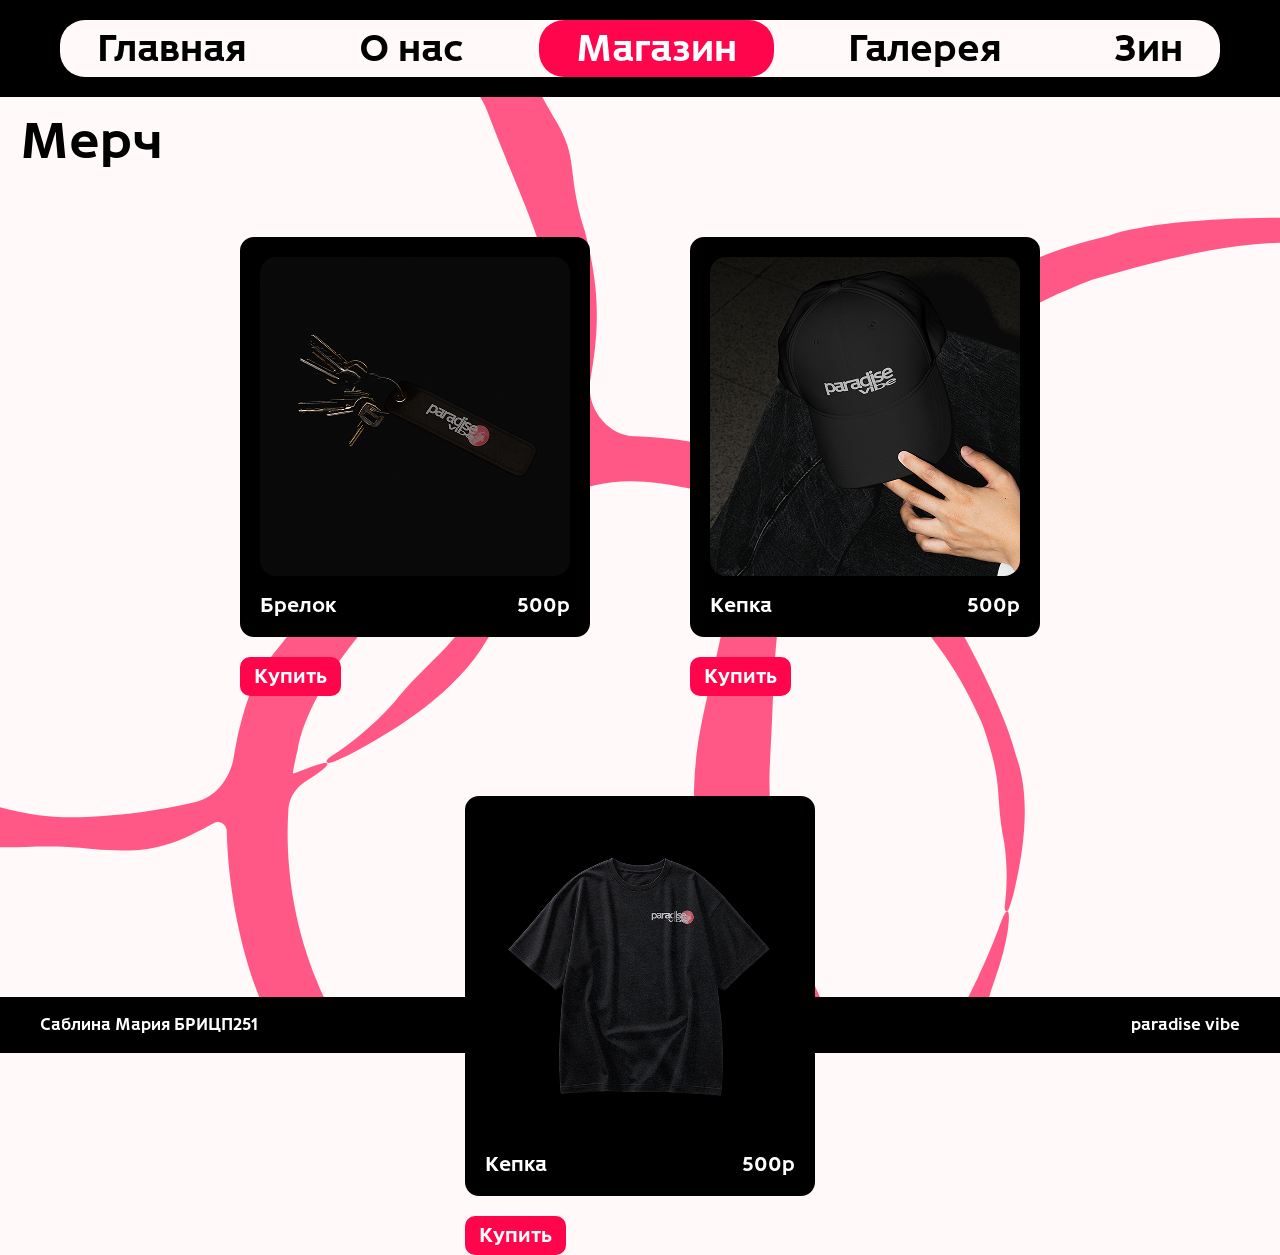
==== shop.html @ f9b58eb1 "Add files via upload" ====
<!DOCTYPE html>
<html lang="en">
<head>
    <meta charset="UTF-8">
    <meta name="viewport" content="width=device-width, initial-scale=1.0">
    <title>Магазин</title>
    <link rel="stylesheet" href="styles/style.css"/>
    <script src="scripts/main.js" defer></script>
    <link rel="icon" type="image/png" href="favicon.ico">
</head>
<body>
    <div class="header-nav">
        <div class="navigation" id="mainNav">
        <button class="burger-btn" id="burgerToggle" aria-label="Меню">
            <span></span>
            <span></span>
            <span></span>
        </button>
            <div class="nav-block">
                <a href="index.html">Главная</a>
            </div>
            <div class="nav-block">
                <a href="info.html">О нас</a>
            </div>
            <div class="nav-block active">
                <a href="shop.html">Магазин</a>
            </div>
            <div class="nav-block">
                <a href="gallery.html">Галерея</a>
            </div>
            <div class="nav-block">
                <a href="book.html">Зин</a>
            </div>
        </div>
    </div>
    <div class="shop-page">
        <h1 class="shop-title">Мерч</h1>
        <div class="shop-grid">
            <div class="shop-item">
                <div class="card">
                    <img src="assets/images/item1.png">
                    <div class="card-info"><p>Брелок</p><p>500p</p></div>
                </div>
                <a href="error.html">
                    <button class="buy">Купить</button>
                </a>
            </div>
            <div class="shop-item">
                <div class="card">
                    <img src="assets/images/item2.png">
                    <div class="card-info"><p>Кепка</p><p>500p</p></div>
                </div>
                <a href="error.html">
                    <button class="buy">Купить</button>
                </a>
            </div>
            <div class="shop-item">
                <div class="card">
                    <img src="assets/images/item3.png">
                    <div class="card-info"><p>Кепка</p><p>500p</p></div>
                </div>
                <a href="error.html">
                    <button class="buy">Купить</button>
                </a>
            </div>
        </div>
    </div>
    <footer class="footer">
        <span>Саблина Мария БРИЦП251</span>
        <span>paradise vibe</span>
    </footer>
</body>
</html>
---- styles/style.css ----
@import url("reset.css");
@import url("fonts.css");
@import url("base.css");
@import url("animations.css");
@import url("adaptive.css");
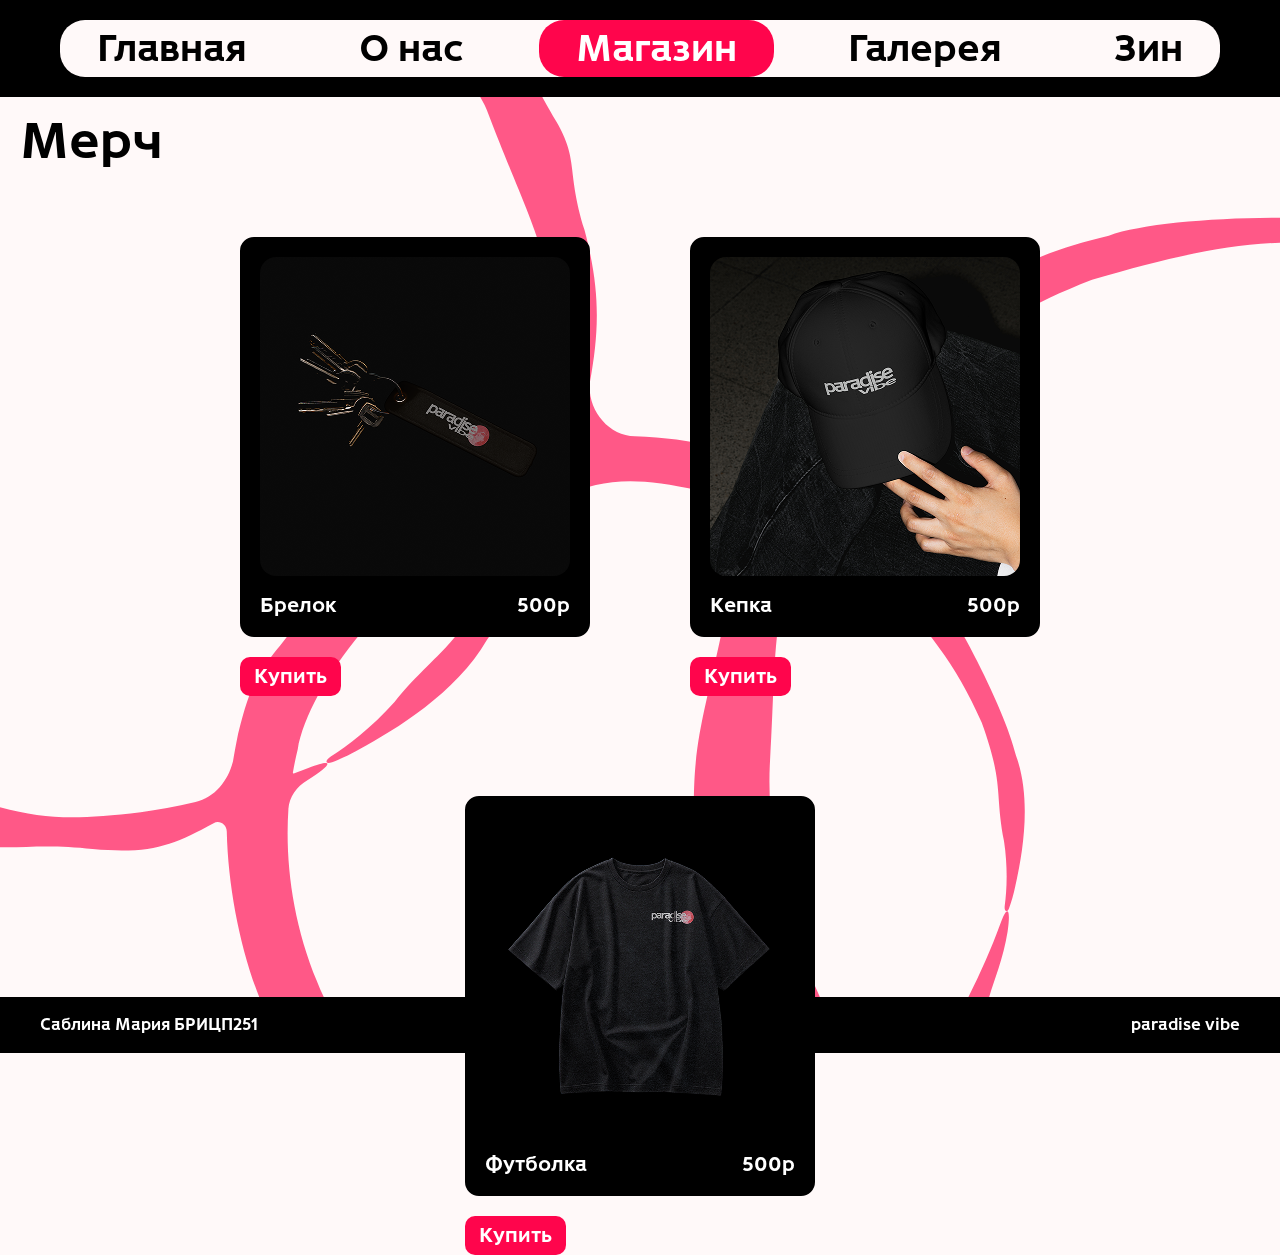
==== commit 600dff30: "Add files via upload" ====
--- a/shop.html
+++ b/shop.html
@@ -57,7 +57,7 @@
             <div class="shop-item">
                 <div class="card">
                     <img src="assets/images/item3.png">
-                    <div class="card-info"><p>Кепка</p><p>500p</p></div>
+                    <div class="card-info"><p>Футболка</p><p>500p</p></div>
                 </div>
                 <a href="error.html">
                     <button class="buy">Купить</button>
